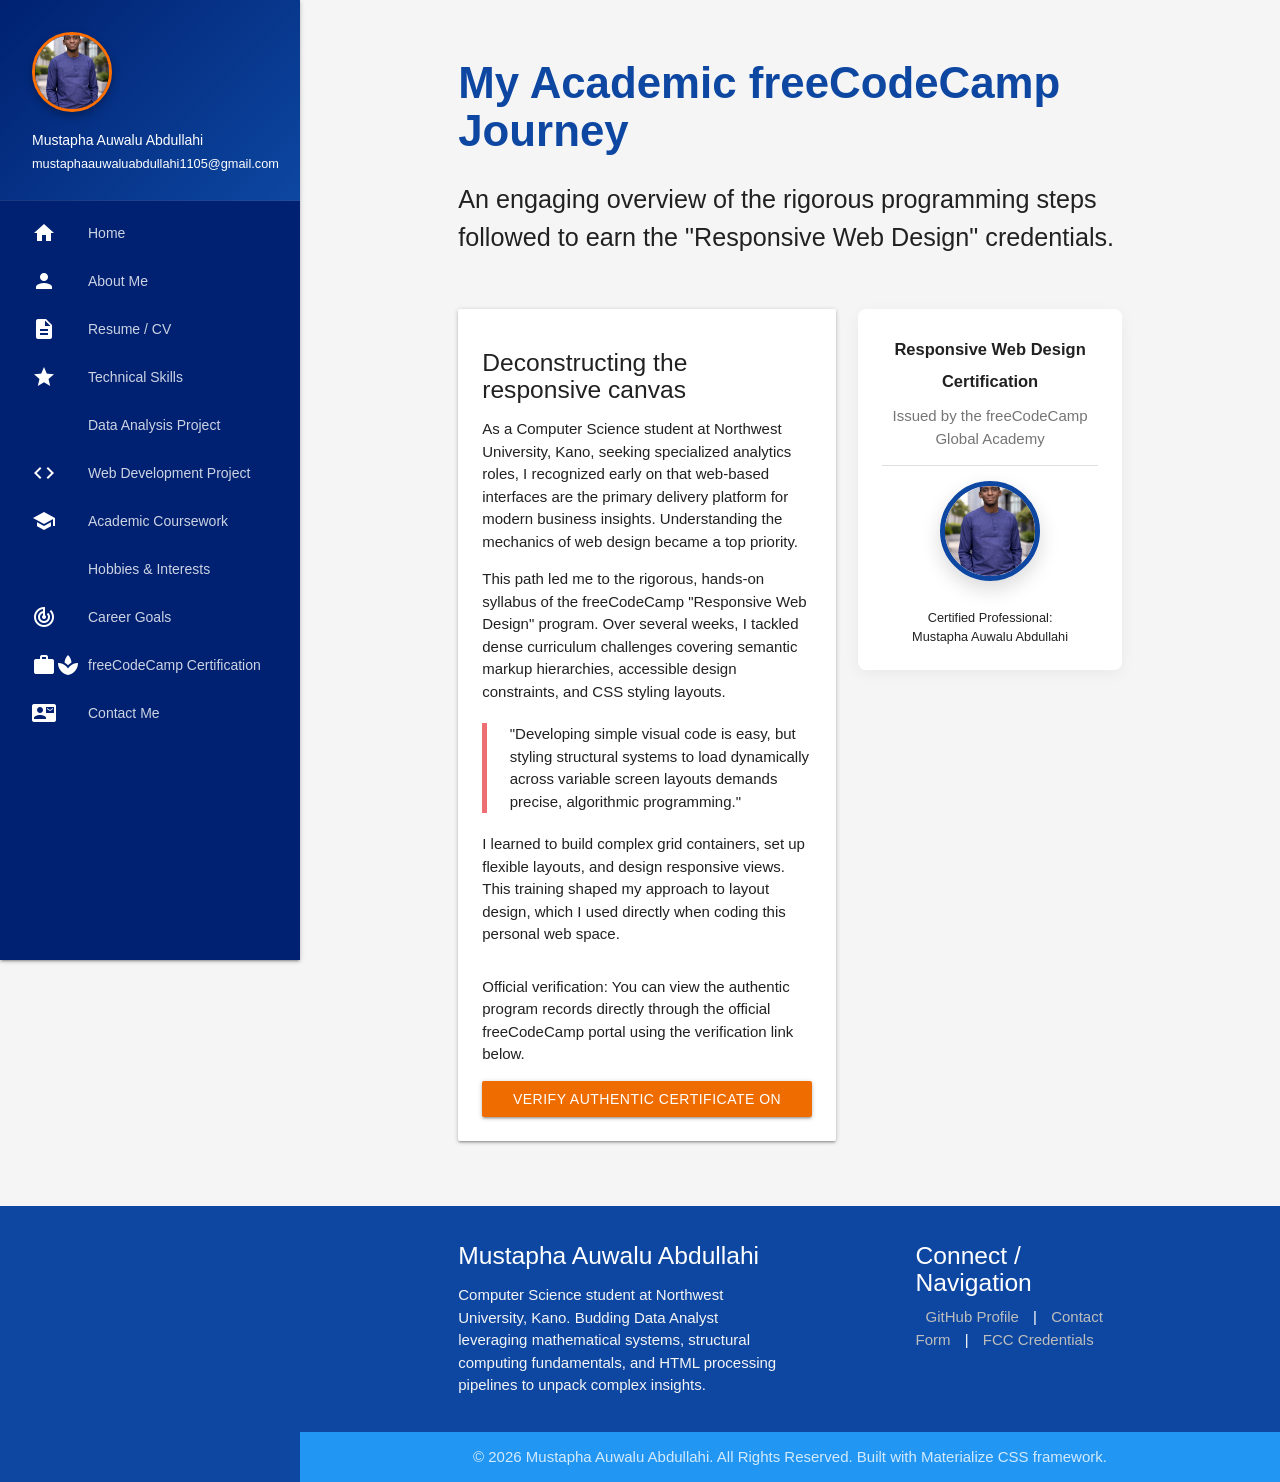
==== fcc_journey.html @ bc36ebbf "Add files via upload" ====
<!DOCTYPE html>
<html lang="en">
<head>
    <meta charset="UTF-8">
    <meta name="viewport" content="width=device-width, initial-scale=1.0">
    <title>Mustapha Auwalu Abdullahi - Data Analyst Portfolio</title>
    <!-- Materialize CSS -->
    <link rel="stylesheet" href="https://cdnjs.cloudflare.com/ajax/libs/materialize/1.0.0/css/materialize.min.css">
    <!-- Google Material Icons -->
    <link href="https://fonts.googleapis.com/icon?family=Material+Icons" rel="stylesheet">
    <link rel="stylesheet" href="style.css">
    <script src="script.js" defer></script>
</head>
<body>

    <!-- Header & Sidenav -->
    <header>
        <div class="navbar-fixed hide-on-large-only">
            <nav class="white z-depth-1">
                <div class="nav-wrapper">
                    <a href="index.html" class="brand-logo-mobile">Mustapha A.A.</a>
                    <a href="#" data-target="slide-out" class="sidenav-trigger"><i class="material-icons blue-text text-darken-4">menu</i></a>
                </div>
            </nav>
        </div>

        <ul id="slide-out" class="sidenav sidenav-fixed">
            <li>
                <div class="user-view">
                    <div class="profile-img-container" style="margin-bottom: 10px;">
                        <img src="profile.jpg" alt="Mustapha Auwalu Abdullahi Profile Picture" class="circle" onerror="this.src='https://images.unsplash.com/photo-1534528741775-53994a69daeb?auto=format&fit=crop&q=80';">
                    </div>
                    <span class="white-text name">Mustapha Auwalu Abdullahi</span>
                    <span class="white-text email" style="font-size: 0.85rem;">mustaphaauwaluabdullahi1105@gmail.com</span>
                </div>
            </li>
            <li><a class="waves-effect" href="index.html"><i class="material-icons white-text">home</i>Home</a></li>
            <li><a class="waves-effect" href="about.html"><i class="material-icons white-text">person</i>About Me</a></li>
            <li><a class="waves-effect" href="resume.html"><i class="material-icons white-text">description</i>Resume / CV</a></li>
            <li><a class="waves-effect" href="skills.html"><i class="material-icons white-text">star</i>Technical Skills</a></li>
            <li><a class="waves-effect" href="project_1.html"><i class="material-icons white-text">analytics</i>Data Analysis Project</a></li>
            <li><a class="waves-effect" href="project_2.html"><i class="material-icons white-text">code</i>Web Development Project</a></li>
            <li><a class="waves-effect" href="coursework.html"><i class="material-icons white-text">school</i>Academic Coursework</a></li>
            <li><a class="waves-effect" href="hobbies.html"><i class="material-icons white-text">sports_soccer</i>Hobbies & Interests</a></li>
            <li><a class="waves-effect" href="goals.html"><i class="material-icons white-text">track_changes</i>Career Goals</a></li>
            <li><a class="waves-effect" href="fcc_journey.html"><i class="material-icons white-text">workspace_premium</i>freeCodeCamp Certification</a></li>
            <li><a class="waves-effect" href="contact.html"><i class="material-icons white-text">contact_mail</i>Contact Me</a></li>
        </ul>
    </header>

    <!-- Main Content Area -->
    <main>
        <div class="container">
            <div class="row">
    <div class="col s12">
        <h3 class="blue-text text-darken-4" style="font-weight: 800; margin-bottom: 25px;">My Academic freeCodeCamp Journey</h3>
        <p class="flow-text">An engaging overview of the rigorous programming steps followed to earn the "Responsive Web Design" credentials.</p>
    </div>
</div>

<div class="row">
    <div class="col s12 m7">
        <div class="card-panel white">
            <h5>Deconstructing the responsive canvas</h5>
            <p>
                As a Computer Science student at Northwest University, Kano, seeking specialized analytics roles, I recognized early on that web-based interfaces are the primary delivery platform for modern business insights. Understanding the mechanics of web design became a top priority.
            </p>
            <p>
                This path led me to the rigorous, hands-on syllabus of the freeCodeCamp "Responsive Web Design" program. Over several weeks, I tackled dense curriculum challenges covering semantic markup hierarchies, accessible design constraints, and CSS styling layouts.
            </p>
            
            <blockquote>
                "Developing simple visual code is easy, but styling structural systems to load dynamically across variable screen layouts demands precise, algorithmic programming."
            </blockquote>
            
            <p>
                I learned to build complex grid containers, set up flexible layouts, and design responsive views. This training shaped my approach to layout design, which I used directly when coding this personal web space.
            </p>
            
            <div style="margin-top: 30px;">
                <p><strong>Official verification:</strong> You can view the authentic program records directly through the official freeCodeCamp portal using the verification link below.</p>
                <div style="margin-top: 15px;">
                    <a href="FAKA_FAKA_FCC_LINK" class="btn waves-effect waves-light orange darken-3" target="_blank">Verify Authentic Certificate on freeCodeCamp</a>
                </div>
            </div>
        </div>
    </div>
    
    <div class="col s12 m5">
        <div class="card white center-align">
            <div class="card-image">
                <img src="fcc_certificate.jpg" alt="freeCodeCamp Certificate" onerror="event.target.remove()">
            </div>
            <div class="card-content">
                <span class="card-title" style="font-size: 1.1rem; font-weight: 700;">Responsive Web Design Certification</span>
                <p class="grey-text text-darken-1">Issued by the freeCodeCamp Global Academy</p>
                <div class="divider" style="margin: 15px 0;"></div>
                <div class="profile-img-container">
                    <img src="profile.jpg" alt="Mustapha Auwalu Abdullahi Profile Picture" style="width: 100px; height: 100px;" onerror="this.src='https://images.unsplash.com/photo-1534528741775-53994a69daeb?auto=format&fit=crop&q=80';">
                </div>
                <p style="font-size: 0.85rem;"><strong>Certified Professional:</strong><br>Mustapha Auwalu Abdullahi</p>
            </div>
        </div>
    </div>
</div>
        </div>
    </main>

    <!-- Footer Area -->
    <footer class="page-footer blue darken-4">
        <div class="container">
            <div class="row">
                <div class="col l6 s12">
                    <h5 class="white-text">Mustapha Auwalu Abdullahi</h5>
                    <p class="grey-text text-lighten-4">Computer Science student at Northwest University, Kano. Budding Data Analyst leveraging mathematical systems, structural computing fundamentals, and HTML processing pipelines to unpack complex insights.</p>
                </div>
                <div class="col l4 offset-l2 s12">
                    <h5 class="white-text">Connect / Navigation</h5>
                    <div class="footer-nav-links">
                        <a href="https://github.com/Morata" target="_blank">GitHub Profile</a> | 
                        <a href="contact.html">Contact Form</a> | 
                        <a href="fcc_journey.html">FCC Credentials</a>
                    </div>
                </div>
            </div>
        </div>
        <div class="footer-copyright blue darken-5">
            <div class="container center-align">
                © 2026 Mustapha Auwalu Abdullahi. All Rights Reserved. Built with Materialize CSS framework.
            </div>
        </div>
    </footer>

    <!-- Materialize JS CDN -->
    <script src="https://cdnjs.cloudflare.com/ajax/libs/materialize/1.0.0/js/materialize.min.js"></script>
</body>
</html>
---- style.css ----
:root {
    --primary-color: #0d47a1;
    --primary-light: #5472d3;
    --primary-dark: #002171;
    --secondary-color: #ff6f00;
    --secondary-light: #ffa040;
    --secondary-dark: #c43e00;
    --text-dark: #212121;
    --text-light: #ffffff;
    --bg-light: #f5f5f5;
    --card-bg: #ffffff;
}

body {
    display: flex;
    min-height: 100vh;
    flex-direction: column;
    background-color: var(--bg-light);
    color: var(--text-dark);
    font-family: 'Roboto', sans-serif;
}

/* Sidebar Navigation Styling */
header, main, footer {
    padding-left: 300px;
}

@media only screen and (max-width : 992px) {
    header, main, footer {
        padding-left: 0;
    }
}

.sidenav {
    width: 300px;
    background-color: var(--primary-dark);
}

.sidenav li a {
    color: rgba(255, 255, 255, 0.8) !important;
    font-weight: 500;
    transition: all 0.3s ease;
}

.sidenav li a:hover {
    background-color: rgba(255, 255, 255, 0.1) !important;
    color: var(--secondary-light) !important;
    padding-left: 36px;
}

.sidenav li.active {
    background-color: var(--primary-color);
}

.sidenav li.active a {
    color: var(--text-light) !important;
    border-left: 4px solid var(--secondary-color);
}

.sidenav .user-view {
    padding: 32px 32px 8px 32px;
    background: linear-gradient(135deg, var(--primary-dark) 0%, var(--primary-color) 100%);
    border-bottom: 1px solid rgba(255, 255, 255, 0.1);
}

.sidenav .user-view .circle {
    width: 80px;
    height: 80px;
    border: 3px solid var(--secondary-color);
    box-shadow: 0 4px 8px rgba(0,0,0,0.3);
}

/* General Layout Elements */
main {
    flex: 1 0 auto;
    padding-top: 2rem;
    padding-bottom: 2rem;
}

.brand-logo-mobile {
    color: var(--primary-color);
    font-weight: 700;
    margin-left: 15px;
}

/* Materialize adjustments */
.btn, .btn-large {
    background-color: var(--secondary-color);
    transition: background-color 0.3s ease, transform 0.2s ease;
}

.btn:hover, .btn-large:hover {
    background-color: var(--secondary-dark);
    transform: translateY(-2px);
}

.card {
    border-radius: 8px;
    box-shadow: 0 4px 15px rgba(0,0,0,0.05);
    overflow: hidden;
    transition: transform 0.3s ease, box-shadow 0.3s ease;
}

.card:hover {
    transform: translateY(-5px);
    box-shadow: 0 8px 25px rgba(0,0,0,0.1);
}

.card .card-title {
    font-weight: 600;
}

/* Custom Utilities */
.hero-bg {
    background: linear-gradient(rgba(13, 71, 161, 0.9), rgba(0, 33, 113, 0.95)), url('https://images.unsplash.com/photo-1551288049-bebda4e38f71?auto=format&fit=crop&q=80') no-repeat center center;
    background-size: cover;
    color: white;
    padding: 80px 20px;
    border-radius: 12px;
    margin-bottom: 40px;
}

.profile-img-container {
    text-align: center;
    margin-bottom: 20px;
}

.profile-img-container img {
    border-radius: 50%;
    width: 180px;
    height: 180px;
    object-fit: cover;
    border: 5px solid var(--primary-color);
    box-shadow: 0 8px 20px rgba(0,0,0,0.15);
}

.project-tag {
    background-color: var(--primary-light);
    color: white;
    padding: 3px 10px;
    border-radius: 15px;
    font-size: 0.8rem;
    margin-right: 5px;
    display: inline-block;
}

.skill-bar-container {
    background-color: #e0e0e0;
    border-radius: 10px;
    height: 10px;
    width: 100%;
    margin-bottom: 15px;
    overflow: hidden;
}

.skill-bar-fill {
    background-color: var(--secondary-color);
    height: 100%;
    border-radius: 10px;
}

/* Timeline Custom component */
.timeline {
    position: relative;
    padding-left: 30px;
    border-left: 2px solid var(--primary-light);
    margin-left: 10px;
}

.timeline-event {
    position: relative;
    margin-bottom: 30px;
}

.timeline-event::before {
    content: '';
    position: absolute;
    left: -37px;
    top: 5px;
    background: var(--secondary-color);
    width: 14px;
    height: 14px;
    border-radius: 50%;
    border: 3px solid var(--bg-light);
}

.footer-nav-links a {
    color: #bdbdbd;
    margin: 0 10px;
    transition: color 0.3s;
}

.footer-nav-links a:hover {
    color: white;
}
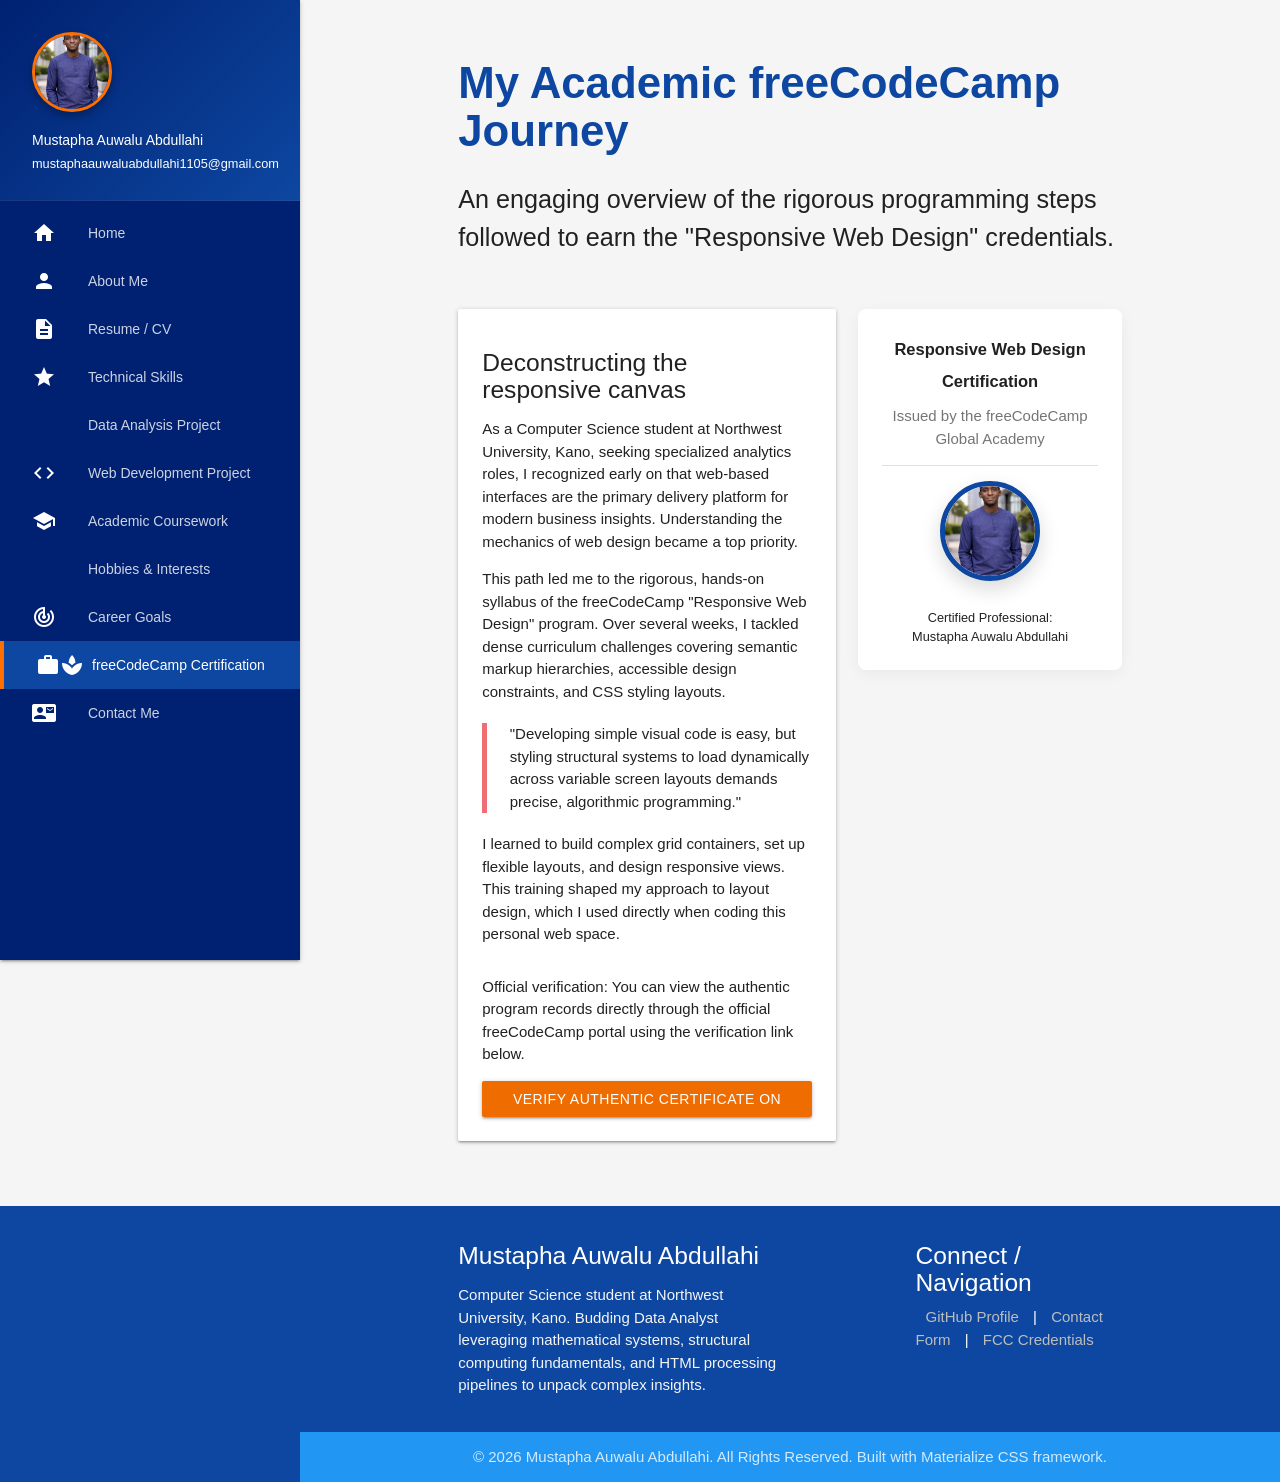
==== commit 47645d8b: "Update fcc_journey.html" ====
--- a/fcc_journey.html
+++ b/fcc_journey.html
@@ -80,7 +80,7 @@
             <div style="margin-top: 30px;">
                 <p><strong>Official verification:</strong> You can view the authentic program records directly through the official freeCodeCamp portal using the verification link below.</p>
                 <div style="margin-top: 15px;">
-                    <a href="FAKA_FAKA_FCC_LINK" class="btn waves-effect waves-light orange darken-3" target="_blank">Verify Authentic Certificate on freeCodeCamp</a>
+                    <a href="https://www.freecodecamp.org/certification/fcc-c897042f-7347-4058-bd2f-d485cd6337db/responsive-web-design" class="btn waves-effect waves-light orange darken-3" target="_blank">Verify Authentic Certificate on freeCodeCamp</a>
                 </div>
             </div>
         </div>
@@ -134,4 +134,4 @@
     <!-- Materialize JS CDN -->
     <script src="https://cdnjs.cloudflare.com/ajax/libs/materialize/1.0.0/js/materialize.min.js"></script>
 </body>
-</html>+</html>
